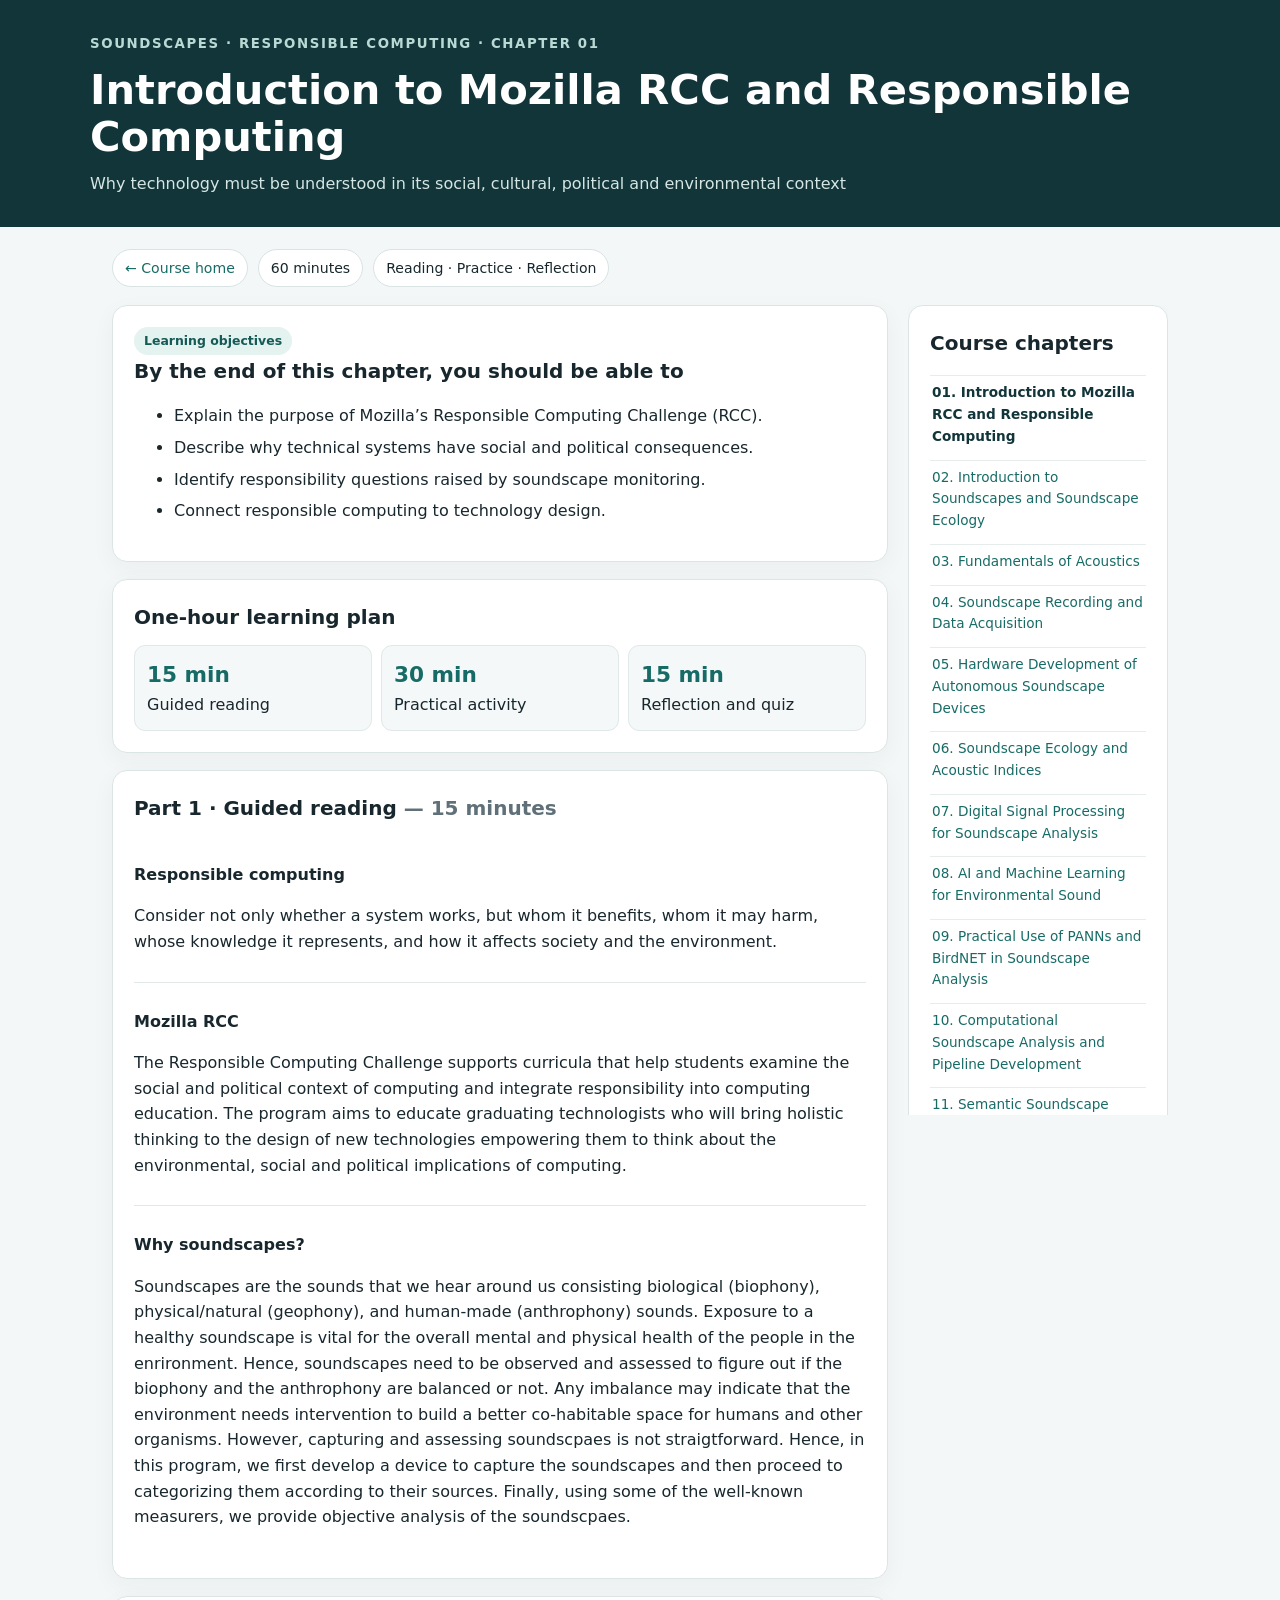
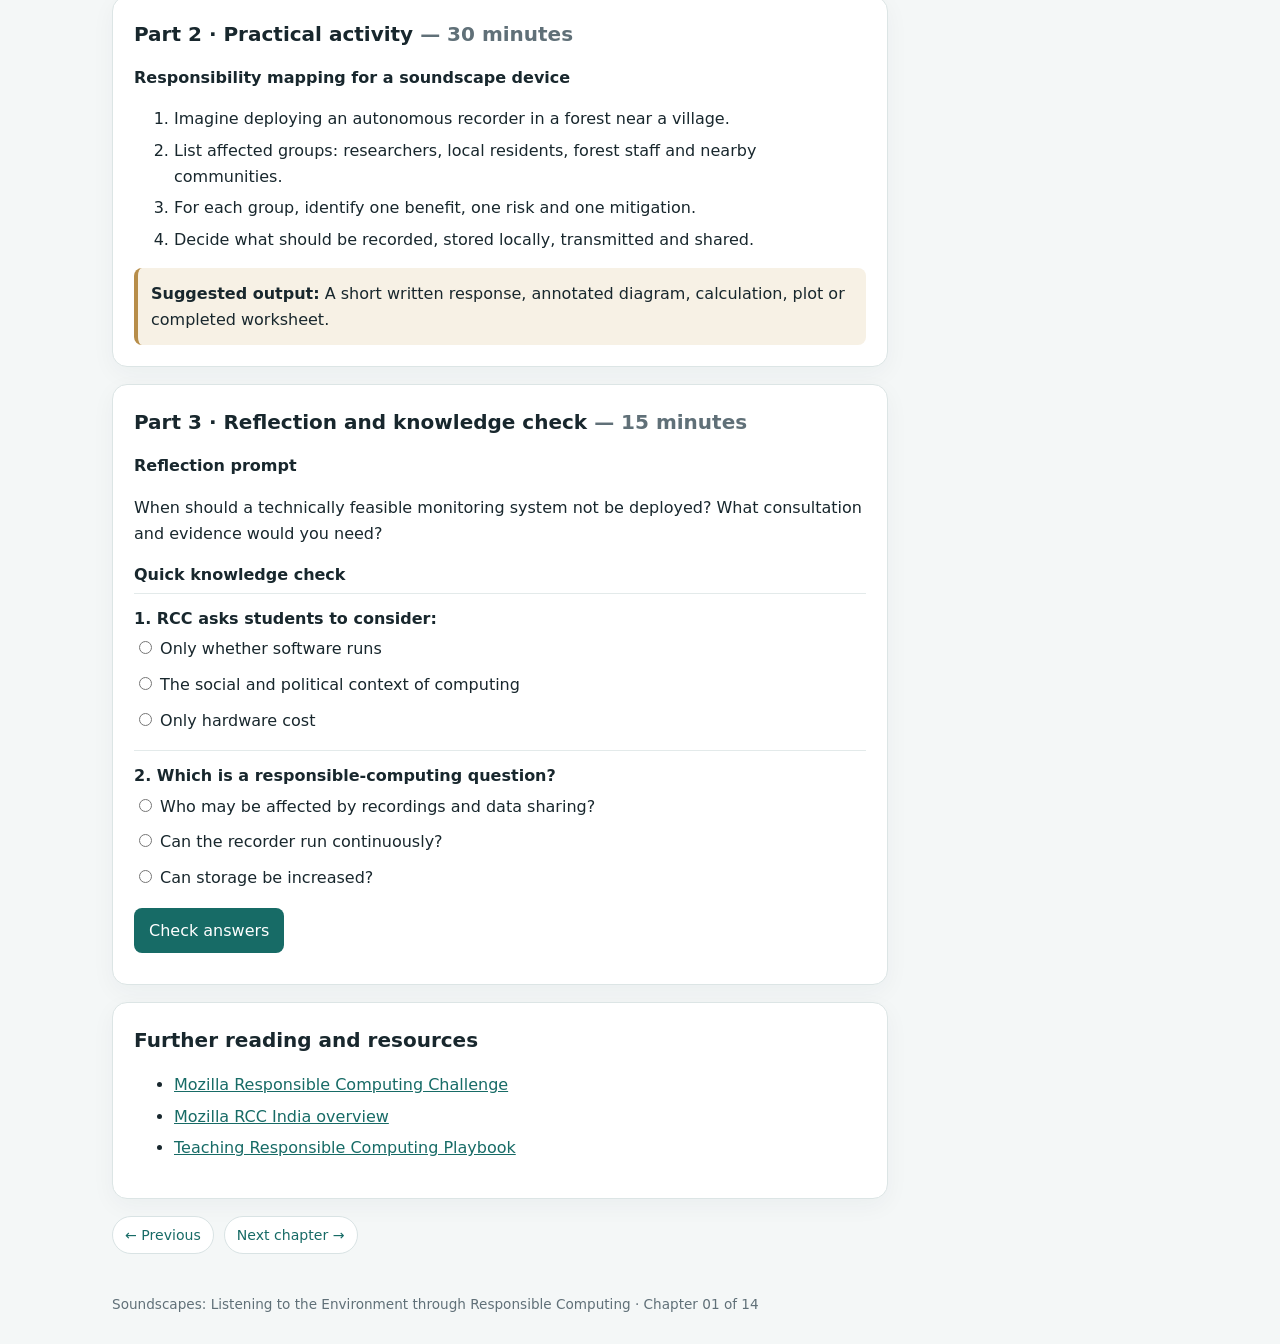
==== modules/module-01.html @ f44dbd58 "V1" ====
<!doctype html><html lang="en"><head><meta charset="utf-8"><meta name="viewport" content="width=device-width,initial-scale=1"><title>Chapter 01: Introduction to Mozilla RCC and Responsible Computing</title><link rel="stylesheet" href="../assets/style.css"></head><body>
<header><small>Soundscapes · Responsible Computing · Chapter 01</small><h1>Introduction to Mozilla RCC and Responsible Computing</h1><p>Why technology must be understood in its social, cultural, political and environmental context</p></header><div class="wrap"><nav class="nav"><a href="../index.html">← Course home</a><span class="pill">60 minutes</span><span class="pill">Reading · Practice · Reflection</span></nav>
<div class="grid"><main>


<section class="card"><span class="tag">Learning objectives</span><h2>By the end of this chapter, you should be able to</h2><ul><li>Explain the purpose of Mozilla’s Responsible Computing Challenge (RCC).</li><li>Describe why technical systems have social and political consequences.</li><li>Identify responsibility questions raised by soundscape monitoring.</li><li>Connect responsible computing to technology design.</li></ul></section>
<section class="card"><h2>One-hour learning plan</h2><div class="time"><div><strong>15 min</strong>Guided reading</div><div><strong>30 min</strong>Practical activity</div><div><strong>15 min</strong>Reflection and quiz</div></div></section>


<section class="card"><h2>Part 1 · Guided reading <span class="muted">— 15 minutes</span></h2><div class="item"><h3>Responsible computing</h3><p>Consider not only whether a system works, but whom it benefits, whom it may harm, whose knowledge it represents, and how it affects society and the environment.</p></div><div class="item"><h3>Mozilla RCC</h3><p>The Responsible Computing Challenge supports curricula that help students examine the social and political context of computing and integrate responsibility into computing education. The program aims to educate graduating technologists who will bring holistic thinking to the design of new technologies empowering them to think about the environmental, social and political implications of computing.</p></div><div class="item">
	
<h3>Why soundscapes?</h3><p>
Soundscapes are the sounds that we hear around us consisting biological (biophony), physical/natural (geophony), and human-made (anthrophony) sounds. Exposure to a healthy soundscape is vital for the overall mental and physical health of the people in the enrironment. Hence, soundscapes need to be observed and assessed to figure out if the biophony and the anthrophony are balanced or not. Any imbalance may indicate that the environment needs intervention to build a better co-habitable space for humans and other organisms. However, capturing and assessing soundscpaes is not straigtforward. Hence, in this program, we first develop a device to capture the soundscapes and then proceed to categorizing them according to their sources. Finally, using some of the well-known measurers, we provide objective analysis of the soundscpaes.


</p></div></section>


<section class="card"><h2>Part 2 · Practical activity <span class="muted">— 30 minutes</span></h2><h3>Responsibility mapping for a soundscape device</h3><ol><li>Imagine deploying an autonomous recorder in a forest near a village.</li><li>List affected groups: researchers, local residents, forest staff and nearby communities.</li><li>For each group, identify one benefit, one risk and one mitigation.</li><li>Decide what should be recorded, stored locally, transmitted and shared.</li></ol><div class="call"><b>Suggested output:</b> A short written response, annotated diagram, calculation, plot or completed worksheet.</div></section>


<section class="card"><h2>Part 3 · Reflection and knowledge check <span class="muted">— 15 minutes</span></h2><h3>Reflection prompt</h3><p>When should a technically feasible monitoring system not be deployed? What consultation and evidence would you need?</p><h3>Quick knowledge check</h3><form id="quiz"><div class="quizitem"><strong>1. RCC asks students to consider:</strong><label class="option"><input required type="radio" name="q0" value="0"> Only whether software runs</label><label class="option"><input required type="radio" name="q0" value="1"> The social and political context of computing</label><label class="option"><input required type="radio" name="q0" value="2"> Only hardware cost</label></div><div class="quizitem"><strong>2. Which is a responsible-computing question?</strong><label class="option"><input required type="radio" name="q1" value="0"> Who may be affected by recordings and data sharing?</label><label class="option"><input required type="radio" name="q1" value="1"> Can the recorder run continuously?</label><label class="option"><input required type="radio" name="q1" value="2"> Can storage be increased?</label></div><button type="button" onclick="grade()">Check answers</button><div id="result" class="result" aria-live="polite"></div></form></section>


<section class="card"><h2>Further reading and resources</h2><ul><li><a href="https://www.mozillafoundation.org/en/responsible-computing-challenge/" target="_blank" rel="noopener">Mozilla Responsible Computing Challenge</a></li><li><a href="https://wiki.mozilla.org/Foundation/Mozilla_Education/India" target="_blank" rel="noopener">Mozilla RCC India overview</a></li><li><a href="https://www.mozillafoundation.org/en/responsible-computing-challenge-playbook/" target="_blank" rel="noopener">Teaching Responsible Computing Playbook</a></li></ul></section>
<nav class="nav"><a href="../index.html">← Previous</a><a href="module-02.html">Next chapter →</a></nav>
</main><aside class="side"><section class="card"><h2>Course chapters</h2><ul><li><a class="current" href="module-01.html">01. Introduction to Mozilla RCC and Responsible Computing</a></li><li><a class="" href="module-02.html">02. Introduction to Soundscapes and Soundscape Ecology</a></li><li><a class="" href="module-03.html">03. Fundamentals of Acoustics</a></li><li><a class="" href="module-04.html">04. Soundscape Recording and Data Acquisition</a></li><li><a class="" href="module-05.html">05. Hardware Development of Autonomous Soundscape Devices</a></li><li><a class="" href="module-06.html">06. Soundscape Ecology and Acoustic Indices</a></li><li><a class="" href="module-07.html">07. Digital Signal Processing for Soundscape Analysis</a></li><li><a class="" href="module-08.html">08. AI and Machine Learning for Environmental Sound</a></li><li><a class="" href="module-09.html">09. Practical Use of PANNs and BirdNET in Soundscape Analysis</a></li><li><a class="" href="module-10.html">10. Computational Soundscape Analysis and Pipeline Development</a></li><li><a class="" href="module-11.html">11. Semantic Soundscape Indices and Ecological Interpretation</a></li><li><a class="" href="module-12.html">12. Soundscape Visualisation and Geospatial Analysis</a></li><li><a class="" href="module-13.html">13. Responsible Computing in Environmental AI</a></li><li><a class="" href="module-14.html">14. Applications, Research and Future Directions</a></li></ul></section></aside></div></div><footer>Soundscapes: Listening to the Environment through Responsible Computing · Chapter 01 of 14</footer>
<script>const answers=[1, 0];function grade(){const f=document.getElementById('quiz');let s=0;for(let i=0;i<answers.length;i++){const v=f.querySelector('input[name="q'+i+'"]:checked');if(v&&Number(v.value)===answers[i])s++;}document.getElementById('result').textContent='You scored '+s+' out of '+answers.length+'. '+(s===answers.length?'Excellent work!':'Review the chapter and try again.');}</script></body></html>
---- assets/style.css ----
*{box-sizing:border-box}body{margin:0;background:#f4f7f7;color:#18272d;font:16px/1.6 system-ui,-apple-system,Segoe UI,sans-serif}a{color:#176b66}header{background:#12353a;color:#fff;padding:30px max(20px,calc((100% - 1100px)/2))}header small{color:#b9d9d4;text-transform:uppercase;letter-spacing:.12em;font-weight:700}header h1{font-size:clamp(1.7rem,4vw,2.6rem);line-height:1.15;margin:10px 0}header p{color:#d5e6e3;max-width:800px;margin:0}.wrap{max-width:1100px;margin:auto;padding:22px}.nav{display:flex;gap:10px;flex-wrap:wrap;margin-bottom:18px}.nav a,.pill{background:#fff;border:1px solid #d9e3e4;border-radius:99px;padding:7px 12px;text-decoration:none;font-size:.88rem}.grid{display:grid;grid-template-columns:minmax(0,1fr) 260px;gap:20px}.card{background:white;border:1px solid #dce5e5;border-radius:15px;padding:21px;margin-bottom:17px;box-shadow:0 7px 24px #16363b0b}h2{font-size:1.25rem;margin:0 0 12px}h3{font-size:1rem;margin:15px 0 5px}.muted{color:#607078}.tag{display:inline-block;background:#e4f2f0;color:#145b56;border-radius:99px;padding:4px 10px;font-size:.78rem;font-weight:700}li{margin:6px 0}.time{display:grid;grid-template-columns:repeat(3,1fr);gap:9px}.time div{background:#f5f8f8;border:1px solid #e0e8e8;border-radius:11px;padding:12px}.time strong{display:block;color:#176b66;font-size:1.35rem}.item{border-top:1px solid #e1e8e8;padding:11px 0}.item:first-of-type{border:0}.call{background:#f7f1e5;border-left:4px solid #b78d49;padding:13px;border-radius:8px}.side{position:sticky;top:12px;max-height:90vh;overflow:auto}.side ul{list-style:none;padding:0}.side li{border-top:1px solid #e6ecec}.side a{display:block;text-decoration:none;padding:6px 2px;font-size:.85rem}.side a.current{font-weight:800;color:#12353a}button{background:#176b66;color:white;border:0;border-radius:8px;padding:10px 15px;font:inherit;cursor:pointer}.option{display:block;padding:5px 0}.quizitem{border-top:1px solid #e3eaea;padding:12px 0}.result{font-weight:700;margin-top:10px}.modulegrid{display:grid;grid-template-columns:1fr 1fr;gap:12px}.modulecard{display:flex;gap:12px;align-items:center;background:white;border:1px solid #dce5e5;border-radius:13px;padding:14px;text-decoration:none;color:#18272d}.modulecard b{background:#12353a;color:white;border-radius:9px;padding:8px}.modulecard small{display:block;color:#607078}.duration{margin-left:auto;color:#176b66;white-space:nowrap;font-size:.8rem}footer{max-width:1100px;margin:auto;padding:0 22px 28px;color:#607078;font-size:.85rem}@media(max-width:800px){.grid{grid-template-columns:1fr}.side{position:static;max-height:none}.modulegrid{grid-template-columns:1fr}}@media(max-width:520px){.wrap{padding:14px}.card{padding:16px}.time{grid-template-columns:1fr}}
.figure-grid{display:grid;grid-template-columns:repeat(2,minmax(0,1fr));gap:14px;margin:14px 0}
.figure{margin:0;border:1px solid #dce5e5;border-radius:12px;overflow:hidden;background:#fff}
.figure img{display:block;width:100%;height:auto;max-height:360px;object-fit:contain;background:#f7f9f9}
.figure figcaption{padding:10px 12px;font-size:.88rem;color:#52636a}
.source-note{font-size:.88rem;color:#52636a}
@media(max-width:650px){.figure-grid{grid-template-columns:1fr}}
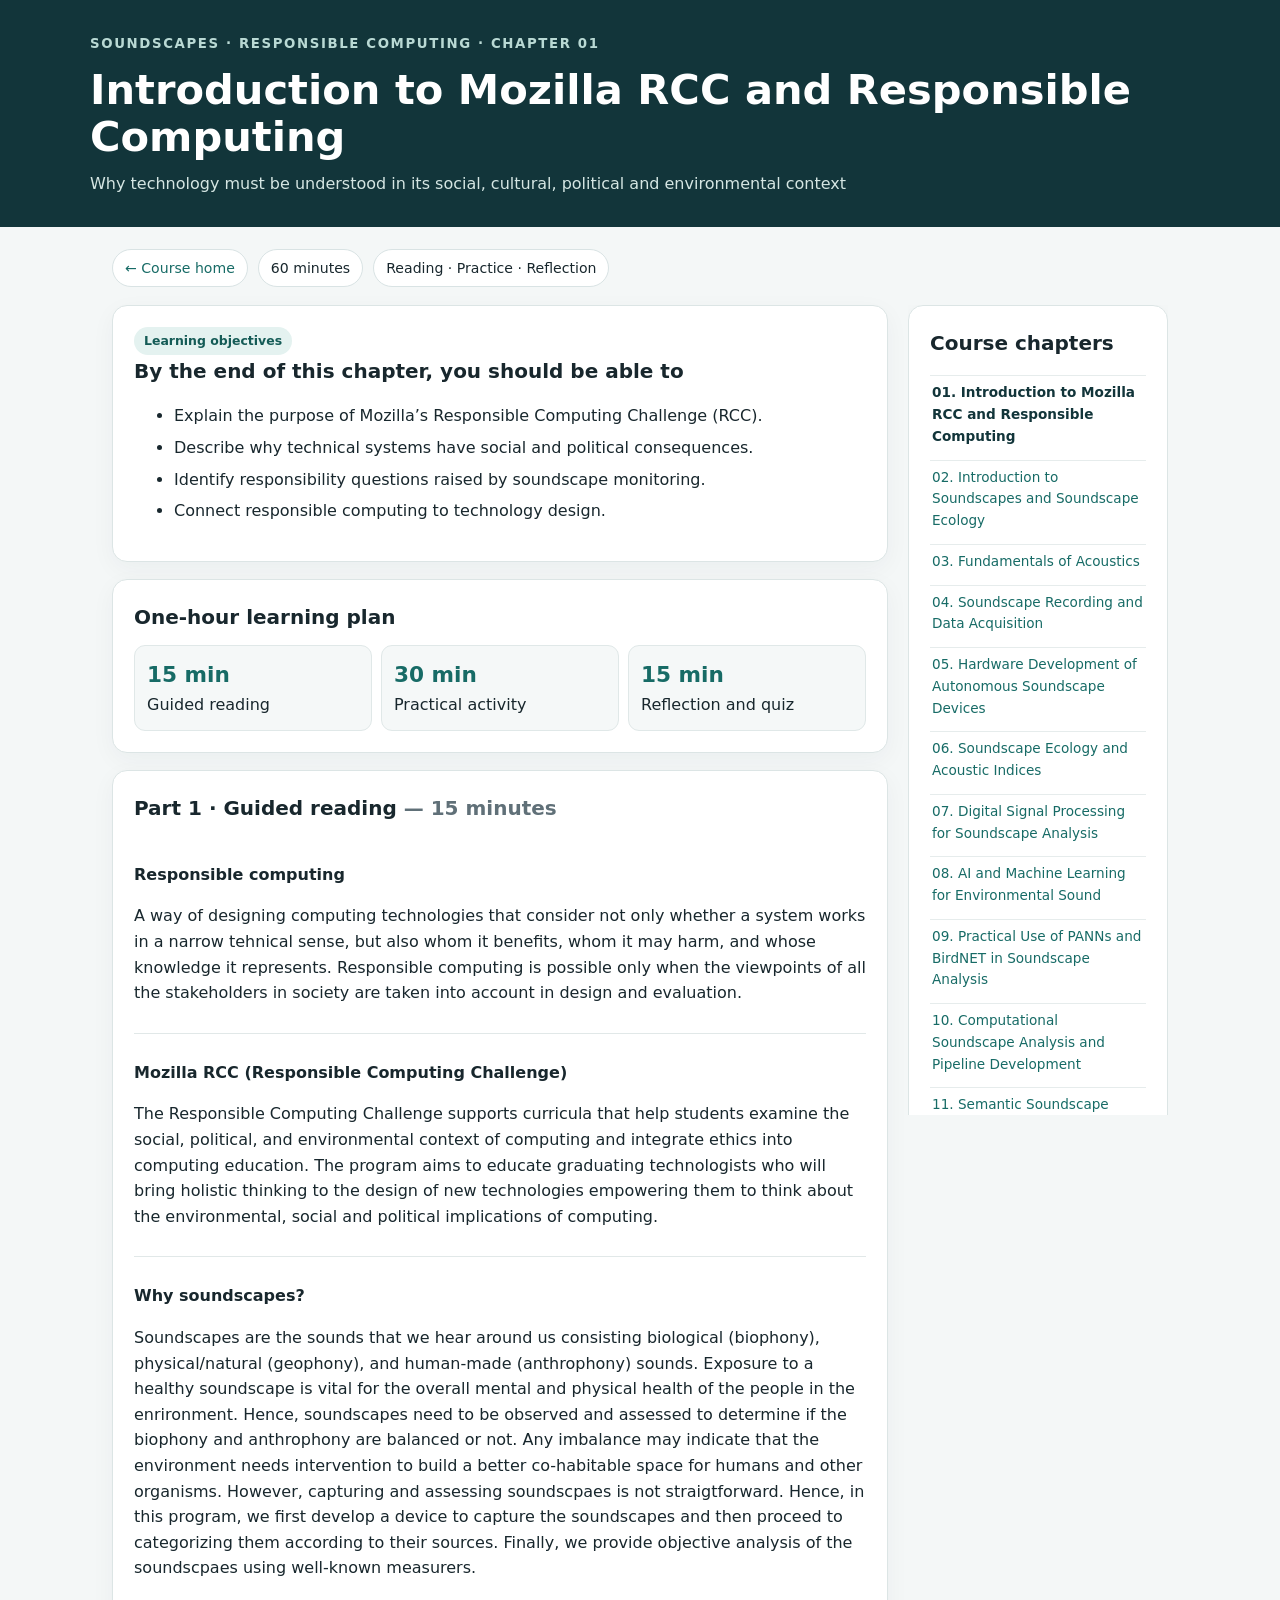
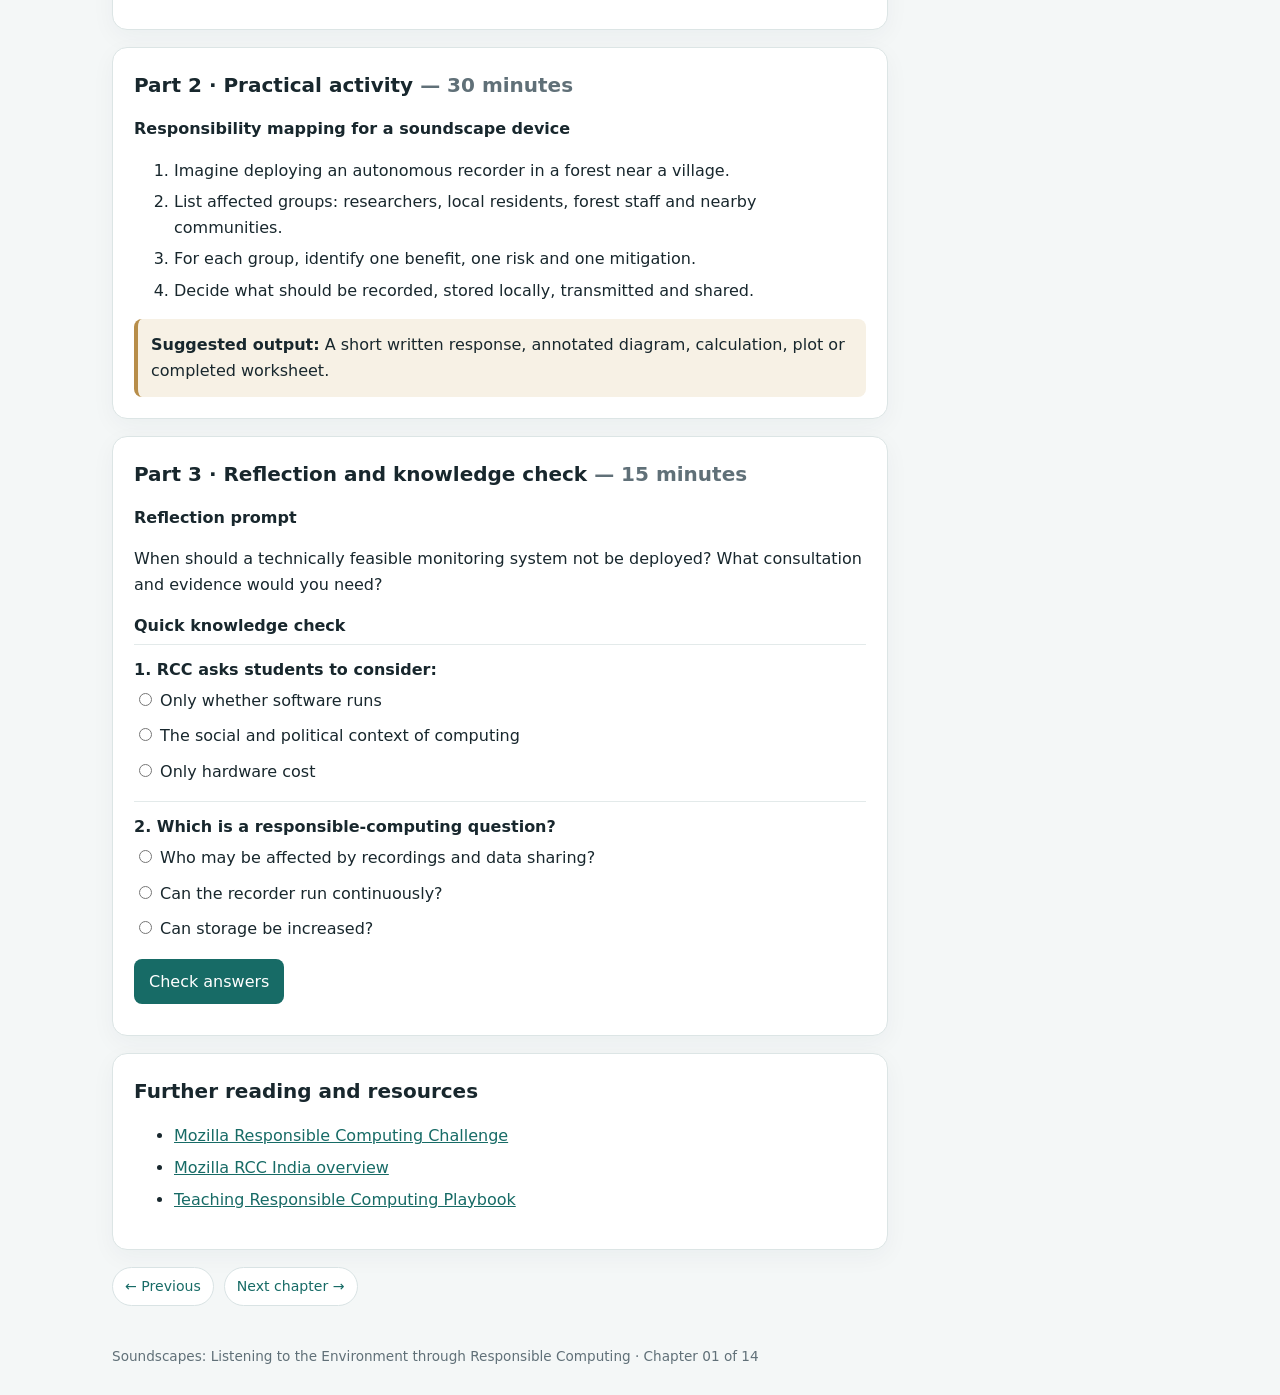
==== commit bbc931aa: "Update module-01.html module 1 updated" ====
--- a/modules/module-01.html
+++ b/modules/module-01.html
@@ -7,10 +7,10 @@
 <section class="card"><h2>One-hour learning plan</h2><div class="time"><div><strong>15 min</strong>Guided reading</div><div><strong>30 min</strong>Practical activity</div><div><strong>15 min</strong>Reflection and quiz</div></div></section>
 
 
-<section class="card"><h2>Part 1 · Guided reading <span class="muted">— 15 minutes</span></h2><div class="item"><h3>Responsible computing</h3><p>Consider not only whether a system works, but whom it benefits, whom it may harm, whose knowledge it represents, and how it affects society and the environment.</p></div><div class="item"><h3>Mozilla RCC</h3><p>The Responsible Computing Challenge supports curricula that help students examine the social and political context of computing and integrate responsibility into computing education. The program aims to educate graduating technologists who will bring holistic thinking to the design of new technologies empowering them to think about the environmental, social and political implications of computing.</p></div><div class="item">
+<section class="card"><h2>Part 1 · Guided reading <span class="muted">— 15 minutes</span></h2><div class="item"><h3>Responsible computing</h3><p>A way of designing computing technologies that consider not only whether a system works in a narrow tehnical sense, but also whom it benefits, whom it may harm, and whose knowledge it represents. Responsible computing is possible only when the viewpoints of all the stakeholders in society are taken into account in design and evaluation. </p></div><div class="item"><h3>Mozilla RCC (Responsible Computing Challenge)</h3><p>The Responsible Computing Challenge supports curricula that help students examine the social, political, and environmental context of computing and integrate ethics into computing education. The program aims to educate graduating technologists who will bring holistic thinking to the design of new technologies empowering them to think about the environmental, social and political implications of computing.</p></div><div class="item">
 	
 <h3>Why soundscapes?</h3><p>
-Soundscapes are the sounds that we hear around us consisting biological (biophony), physical/natural (geophony), and human-made (anthrophony) sounds. Exposure to a healthy soundscape is vital for the overall mental and physical health of the people in the enrironment. Hence, soundscapes need to be observed and assessed to figure out if the biophony and the anthrophony are balanced or not. Any imbalance may indicate that the environment needs intervention to build a better co-habitable space for humans and other organisms. However, capturing and assessing soundscpaes is not straigtforward. Hence, in this program, we first develop a device to capture the soundscapes and then proceed to categorizing them according to their sources. Finally, using some of the well-known measurers, we provide objective analysis of the soundscpaes.
+Soundscapes are the sounds that we hear around us consisting biological (biophony), physical/natural (geophony), and human-made (anthrophony) sounds. Exposure to a healthy soundscape is vital for the overall mental and physical health of the people in the enrironment. Hence, soundscapes need to be observed and assessed to determine if the biophony and anthrophony are balanced or not. Any imbalance may indicate that the environment needs intervention to build a better co-habitable space for humans and other organisms. However, capturing and assessing soundscpaes is not straigtforward. Hence, in this program, we first develop a device to capture the soundscapes and then proceed to categorizing them according to their sources. Finally, we provide objective analysis of the soundscpaes using well-known measurers.
 
 
 </p></div></section>
